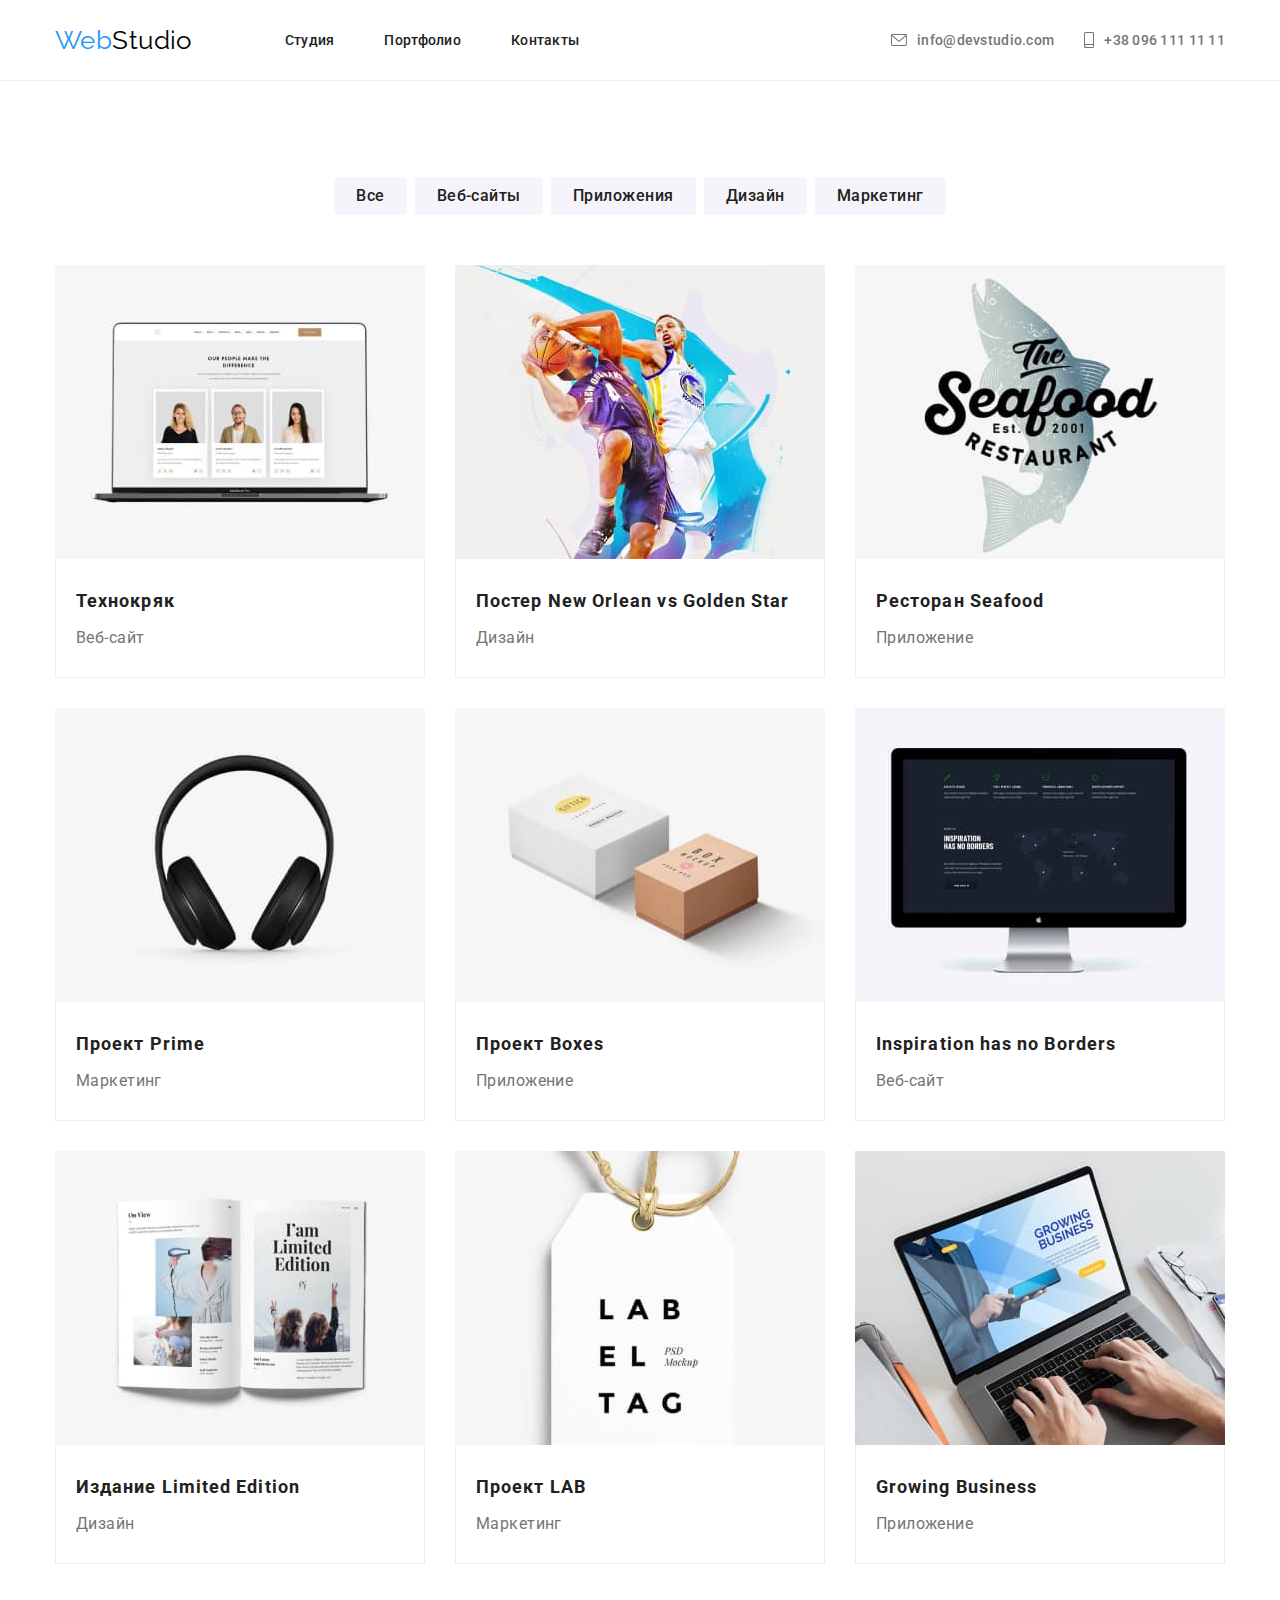
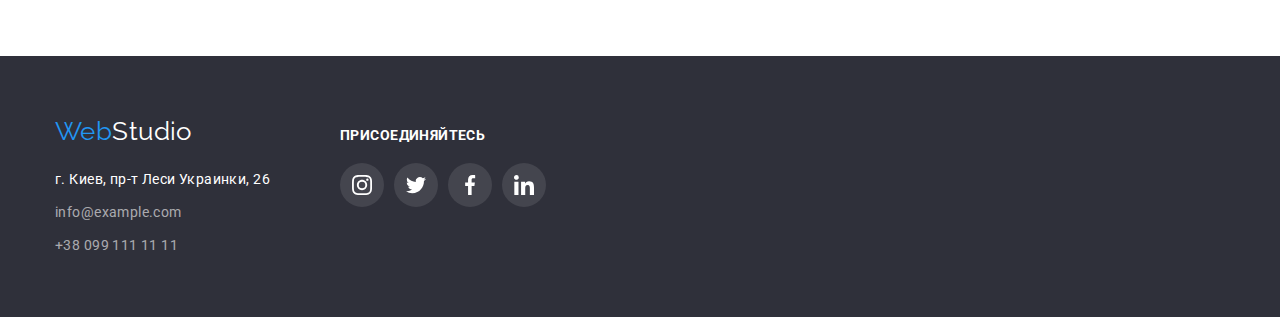
==== portfollio.html @ 12facb0f "Initial commit" ====
<!DOCTYPE html>
<html lang="ru">
  <head>
    <meta charset="UTF-8" />
    <meta http-equiv="X-UA-Compatible" content="IE=edge" />
    <meta name="viewport" content="width=device-width, initial-scale=1.0" />
    <title>Портфолио</title>
    <!-- <link rel="stylesheet" href="./css/reset.css" /> -->
    <link rel="stylesheet" href="https://cdnjs.cloudflare.com/ajax/libs/modern-normalize/1.1.0/modern-normalize.min.css" />
    <link rel="stylesheet" href="./css/styles.css" />
  </head>
  <body>
    <header>
      <!-- navigation bar -->
      <div class="container">
        <div class="nav-bar">
          <nav>
            <a href="./index.html" class="logo"><span>Web</span>Studio</a>
            <ul class="nav-menu">
              <li class="item"><a class="nav-link" href="./index.html">Студия</a></li>
              <li class="item"><a class="nav-link" href="./portfollio.html">Портфолио</a></li>
              <li class="item"><a class="nav-link" href="">Контакты</a></li>
            </ul>
          </nav>

          <!-- contacts -->
          <ul class="cont-menu">
            <li class="item">
              <a class="cont-link" href="mailto:info@devstudio.com">
                <svg class="icon mail">
                  <use href="./images/sprite.svg#icon-envelope"></use>
                </svg>
                info@devstudio.com
              </a>
            </li>

            <li class="item">
              <a class="cont-link" href="tel:+380961111111">
                <svg class="icon phone">
                  <use href="./images/sprite.svg#icon-smartphone"></use>
                </svg>
                +38 096 111 11 11
              </a>
            </li>
          </ul>
        </div>
      </div>
    </header>

    <main>
      <section class="port">
        <div class="container">
          <h1 hidden>Портфолио</h1>
          <ul class="port-menu">
            <li class="btn"><button type="button" class="button">Все</button></li>
            <li class="btn"><button type="button" class="button">Веб-сайты</button></li>
            <li class="btn"><button type="button" class="button">Приложения</button></li>
            <li class="btn"><button type="button" class="button">Дизайн</button></li>
            <li class="btn"><button type="button" class="button">Маркетинг</button></li>
          </ul>
          <ul class="port-gallery">
            <li class="port-card">
              <a href="" class="port-card-link"
                ><img src="./images/tehno-opt.jpg" alt="Изображение веб-сайта Технокряк" width="370" />
                <div class="card-container">
                  <h2 class="port-card-title">Технокряк</h2>
                  <p class="port-card-text">Веб-сайт</p>
                </div></a
              >
            </li>
            <li class="port-card">
              <a href="" class="port-card-link"
                ><img src="./images/poster-opt.jpg" alt="Постер баскетбольного матча" width="370" />
                <div class="card-container">
                  <h2 class="port-card-title">Постер New Orlean vs Golden Star</h2>
                  <p class="port-card-text">Дизайн</p>
                </div></a
              >
            </li>
            <li class="port-card">
              <a href="" class="port-card-link"
                ><img src="./images/restor-opt.jpg" alt="Логотип ресторана Seafood" width="370" />
                <div class="card-container">
                  <h2 class="port-card-title">Ресторан Seafood</h2>
                  <p class="port-card-text">Приложение</p>
                </div></a
              >
            </li>
            <li class="port-card">
              <a href="" class="port-card-link"
                ><img src="./images/prime-opt.jpg" alt="Изображение наушников Prime" width="370" />
                <div class="card-container">
                  <h2 class="port-card-title">Проект Prime</h2>
                  <p class="port-card-text">Маркетинг</p>
                </div></a
              >
            </li>
            <li class="port-card">
              <a href="" class="port-card-link"
                ><img src="./images/boxes-opt.jpg" alt="Илюстрация приложения Boxes" width="370" />
                <div class="card-container">
                  <h2 class="port-card-title">Проект Boxes</h2>
                  <p class="port-card-text">Приложение</p>
                </div></a
              >
            </li>
            <li class="port-card">
              <a href="" class="port-card-link"
                ><img src="./images/isnpir-opt.jpg" alt="Изображение веб-сайта Inspiration has no Borders" width="370" />
                <div class="card-container">
                  <h2 class="port-card-title">Inspiration has no Borders</h2>
                  <p class="port-card-text">Веб-сайт</p>
                </div></a
              >
            </li>
            <li class="port-card">
              <a href="" class="port-card-link"
                ><img src="./images/book-opt.jpg" alt="Изображение книги Limited Edition" width="370" />
                <div class="card-container">
                  <h2 class="port-card-title">Издание Limited Edition</h2>
                  <p class="port-card-text">Дизайн</p>
                </div></a
              >
            </li>
            <li class="port-card">
              <a href="" class="port-card-link"
                ><img src="./images/lab-opt.jpg" alt="Изображение магазинной бирки с надписью LABEL TAG" width="370" />
                <div class="card-container">
                  <h2 class="port-card-title">Проект LAB</h2>
                  <p class="port-card-text">Маркетинг</p>
                </div></a
              >
            </li>
            <li class="port-card">
              <a href="" class="port-card-link"
                ><img
                  src="./images/business-opt.jpg"
                  alt="Изображение компьютера с открытым приложением Growing Business"
                  width="370"
                />
                <div class="card-container">
                  <h2 class="port-card-title">Growing Business</h2>
                  <p class="port-card-text">Приложение</p>
                </div></a
              >
            </li>
          </ul>
        </div>
      </section>
    </main>

    <!-- Footer -->
    <footer>
      <div class="container">
        <div class="footer-content">
          <a href="./index.html" class="logo"><span>Web</span>Studio</a>
          <address>
            <ul class="add-menu">
              <li class="map item">
                <a
                  class="map-link"
                  href="https://goo.gl/maps/CPtrU1FHBa2aNyZL9"
                  target="_blank"
                  rel="noopener noreferrer nofollow"
                  >г. Киев, пр-т Леси Украинки, 26</a
                >
              </li>
              <li class="item">
                <a href="mailto:info@example.com" class="address-link">info@example.com</a>
              </li>
              <li class="item">
                <a href="tel:+380991111111" class="address-link">+38 099 111 11 11</a>
              </li>
            </ul>
          </address>
        </div>
        <div class="footer-media">
          <p class="title">Присоединяйтесь</p>
          <div class="social">
            <ul class="icons">
              <li class="item">
                <a href="https://www.instagram.com/" target="_blank" rel="noopener noreferrer nofollow">
                  <svg class="icon">
                    <use href="./images/sprite.svg#icon-instagram"></use>
                  </svg>
                </a>
              </li>
              <li class="item">
                <a href="https://twitter.com/" target="_blank" rel="noopener noreferrer nofollow">
                  <svg class="icon">
                    <use href="./images/sprite.svg#icon-twitter"></use>
                  </svg>
                </a>
              </li>
              <li class="item">
                <a href="https://www.facebook.com/" target="_blank" rel="noopener noreferrer nofollow">
                  <svg class="icon">
                    <use href="./images/sprite.svg#icon-facebook"></use>
                  </svg>
                </a>
              </li>
              <li class="item">
                <a href="https://www.linkedin.com/" target="_blank" rel="noopener noreferrer nofollow">
                  <svg class="icon">
                    <use href="./images/sprite.svg#icon-linkedin"></use>
                  </svg>
                </a>
              </li>
            </ul>
          </div>
        </div>
      </div>
    </footer>
  </body>
</html>
---- css/styles.css ----
@import url("https://fonts.googleapis.com/css2?family=Raleway:wght@700&display=swap");
@import url("https://fonts.googleapis.com/css2?family=Roboto:wght@400;500;700;900&display=swap");

/* ---------------------------variables--------------------------- */
:root {
  --color-main: #212121;
  --color-alt: #757575;
  --color-accent: #2196f3;
  --color-bg-alt: #2f303a;
  --color-bg-sect: #f5f4fa;
}

/* ---------------------------global---------------------------- */
header {
  border-bottom: 1px solid #eeeeee;
}
body {
  font-family: "Roboto", sans-serif;
  color: var(--color-alt);
  font-size: 14px;
  line-height: calc(24 / 14);
  background-color: #ffffff;
  letter-spacing: 0.03em;
}

a {
  text-decoration: none;
}
ul {
  list-style: none;
  margin: 0;
  padding: 0;
}
h1,
h2,
h3,
h4,
h5,
h6,
p {
  margin: 0;
  word-wrap: break-word;
}

address {
  font-style: normal;
}
img {
  display: block;
  min-width: 100%;
  height: auto;
}

.container {
  width: 1200px;
  /* outline: tomato solid 2px; */
  margin-left: auto;
  margin-right: auto;
  padding-left: 15px;
  padding-right: 15px;
}
/* ---------------------------header--------------------------- */

.nav-bar {
  display: flex;
  align-items: center;
}
nav {
  display: flex;
  align-items: center;
}
.logo {
  font-family: "Raleway", sans-serif;
  font-size: 26px;
  color: #000000;
  line-height: 31px;
}
.logo span {
  color: var(--color-accent);
}
.nav-menu {
  display: flex;
}
.nav-menu .item:not(:last-child) {
  margin-right: 50px;
}
.nav-menu {
  margin-left: 93px;
}
.nav-link {
  display: block;
  padding-top: 32px;
  padding-bottom: 32px;

  color: var(--color-main);
  font-weight: 500;
  letter-spacing: 0.02em;
  line-height: 16px;
}
.nav-link:hover,
.nav-link:focus {
  color: var(--color-accent);
}

.cont-menu {
  display: flex;
  margin-left: auto;
}

.cont-menu .icon {
  fill: currentColor;
  margin-right: 10px;
}

.mail {
  max-width: 16px;
  max-height: 12px;
}
.phone {
  max-width: 10px;
  max-height: 16px;
}
.cont-menu .item:not(:last-child) {
  margin-right: 30px;
}
.cont-link {
  display: flex;
  align-items: center;

  color: var(--color-alt);
  font-weight: 500;
  letter-spacing: 0.02em;
  line-height: 16px;
}
.cont-link:hover,
.cont-link:focus {
  color: var(--color-accent);
}

/* ---------------------------main--------------------------- */
.hero {
  text-align: center;
  padding-top: 200px;
  padding-bottom: 200px;
}

.overlay {
  height: 600px;
  width: 1600px;
  margin-right: auto;
  margin-left: auto;

  background-image: linear-gradient(to right, rgba(47, 48, 58, 0.4), rgba(47, 48, 58, 0.4)), url(../images/hero-bg.jpg);

  background-repeat: no-repeat;
  background-size: cover;
  background-position: center;
}
.hero-text {
  max-width: 696px;
  margin-left: auto;
  margin-right: auto;
  margin-bottom: 30px;

  color: #ffffff;
  font-size: 44px;
  line-height: calc(60 / 44);
  letter-spacing: 0.06em;
  font-weight: 900;
  text-transform: uppercase;
}
.hero .button {
  font-family: inherit;
  font-size: 16px;
  line-height: calc(30 / 16);
  letter-spacing: 0.06em;
  font-weight: 700;
  color: #ffffff;

  padding: 10px 32px;
  background-color: var(--color-accent);
  cursor: pointer;
  filter: drop-shadow(0px 4px 4px rgba(0, 0, 0, 0.25));
  border: none;
  border-radius: 4px;
}
.hero .button:hover,
.hero .button:focus,
.hero .button:active {
  background-color: #188ce8;
  box-shadow: 0px 4px 4px rgba(0, 0, 0, 0.15);
}

/* ---------------------------Features--------------------------- */
.features {
  padding-top: 94px;
  padding-bottom: 94px;
}
.features .list {
  display: flex;
}
.features .item {
  width: calc((100% - 90px) / 4);
}
.features .item:not(:last-child) {
  margin-right: 30px;
}

.features-icons {
  display: flex;
  margin-bottom: 30px;
  justify-content: center;
  padding-top: 25px;
  padding-bottom: 25px;
  background-color: var(--color-bg-sect);
  border-radius: 4px;
}
.features .icon {
  max-width: 70px;
  max-height: 70px;
  fill: var(--color-main);
}

.features-title {
  margin-bottom: 10px;

  color: var(--color-main);
  font-size: 14px;
  line-height: 16px;
  font-weight: 700;
  text-transform: uppercase;
}
.features-text {
  line-height: 24px;
  letter-spacing: 0.03em;
}

/* ----------------------about us gallery---------------------- */

.about {
  display: flex;
  flex-direction: column;
  padding-bottom: 94px;
  align-items: center;
}
.about .list {
  display: flex;
}

.about .banner:not(:last-child) {
  margin-right: 30px;
}
.about-title {
  margin-bottom: 50px;

  color: var(--color-main);
  font-size: 36px;
  line-height: 42px;
  font-weight: 700;
  text-align: center;
}
/* ----------------------team section----------------------*/

.team {
  background-color: var(--color-bg-sect);
  padding-bottom: 94px;
  padding-top: 94px;
}
.team .container {
  display: flex;
  flex-direction: column;
  align-items: center;
}
.team .title {
  margin-bottom: 50px;

  color: var(--color-main);
  font-size: 36px;
  line-height: 42px;
  text-align: center;
}

.team ul {
  display: flex;
}
.team-card {
  background-color: #ffffff;
  width: 270px;

  box-shadow: 0px 1px 3px rgba(0, 0, 0, 0.12), 0px 1px 1px rgba(0, 0, 0, 0.14), 0px 2px 1px rgba(0, 0, 0, 0.2);
  border-radius: 0px 0px 4px 4px;
}

.team-card:not(:last-child) {
  margin-right: 30px;
}

.card-text {
  text-align: center;
  margin-top: 30px;
  margin-bottom: 16px;
}
.team .member-name {
  margin-bottom: 10px;

  color: var(--color-main);
  font-size: 16px;
  line-height: 19px;
  font-weight: 500;
}
.team .member-role {
  font-size: 16px;
  line-height: 19px;
}
.card-icons {
  display: flex;
  justify-content: center;
  margin-bottom: 30px;
}
.card-icons .icon {
  width: 20px;
  height: 20px;
}

.card-icons a:not(:last-child) {
  margin-right: 10px;
}
.card-icons a {
  display: flex;
  align-items: center;
  justify-content: center;
  width: 44px;
  height: 44px;
  border-radius: 50%;

  fill: #afb1b8;
  background-color: #ffffff;
}
.card-icons a:hover,
.card-icons a:focus {
  background-color: var(--color-accent);
  fill: #ffffff;
}

/* --------------------------clients--------------------------- */

.clients {
  padding-top: 94px;
  padding-bottom: 94px;
}
.clients .list {
  display: flex;
}
.clients .title {
  margin-bottom: 50px;

  color: var(--color-main);
  font-size: 36px;
  line-height: 42px;
  text-align: center;
}
.clients .link {
  display: flex;
  width: 170px;
  height: 92px;

  border: 1px solid #afb1b8;
  border-radius: 4px;

  fill: #afb1b8;
  background-color: #fff;
}
.clients .link:hover,
.clients .link:focus {
  fill: var(--color-accent);
  border-color: var(--color-accent);
}

.clients .item:not(:last-child) {
  margin-right: 30px;
}

/* .clients .icon {
} */
/* ---------------------------main portfolio--------------------------- */
.port {
  padding-top: 96px;
  padding-bottom: 92px;
}
.port-menu {
  display: flex;
  justify-content: center;
  margin-bottom: 50px;
}

.port-menu .button {
  padding-top: 6px;
  padding-bottom: 6px;
  padding-right: 22px;
  padding-left: 22px;

  font-family: inherit;
  color: var(--color-main);
  font-size: 16px;
  font-weight: 500;
  line-height: calc(26 / 16);
  letter-spacing: 0.03em;

  background-color: #f5f4fa;
  border: none;
  border-radius: 4px;
  cursor: pointer;
}
.port-menu .btn:not(:last-child) {
  margin-right: 8px;
}

.port-menu .button:hover,
.port-menu .button:focus,
.port-menu .button:active {
  color: #ffffff;
  background-color: var(--color-accent);
  box-shadow: 0px 3px 1px rgba(0, 0, 0, 0.1), 0px 1px 2px rgba(0, 0, 0, 0.08), 0px 2px 2px rgba(0, 0, 0, 0.12);
  border-radius: 4px;
}

.port-gallery {
  display: flex;
  flex-wrap: wrap;
}
.port-card {
  width: calc((100% - 60px) / 3);
  margin-right: 30px;
  margin-bottom: 30px;
}
.port-card:hover {
  box-shadow: 1px 1px rgba(0, 0, 0, 0.12), 0px 4px 4px rgba(0, 0, 0, 0.06), 1px 4px 6px rgba(0, 0, 0, 0.16);
}

.port-card:nth-child(3n) {
  margin-right: 0px;
}
.port-card:nth-last-child(-n + 3) {
  margin-bottom: 0px;
}

.card-container {
  padding: 24px 20px;
  border: 1px solid #eeeeee;
  border-top: 0;
}
.port-card-title {
  color: var(--color-main);
  font-size: 18px;
  line-height: calc(36 / 18);
  letter-spacing: 0.06em;
  font-weight: 700;
  margin-bottom: 4px;
}
.port-card-text {
  color: var(--color-alt);
  font-size: 16px;
  line-height: calc(30 / 16);
}

/* ---------------------------footer--------------------------- */

footer {
  padding-top: 60px;
  padding-bottom: 60px;

  background-color: var(--color-bg-alt);
}
footer .container {
  display: flex;
}
footer .logo {
  display: inline-block;
  color: white;
  line-height: 31px;
  margin-bottom: 20px;
}
.footer-content {
  margin-right: 70px;
}
.add-menu .item:not(:last-child) {
  margin-bottom: 9px;
}
.map-link {
  color: #ffffff;
  line-height: 24px;
}
.map-link:hover,
.map-link:focus {
  color: var(--color-accent);
}
.address-link {
  color: rgba(255, 255, 255, 0.6);
  line-height: 24px;
  letter-spacing: 00.03em;
}
.address-link:hover,
.address-link:focus {
  color: var(--color-accent);
}
footer .container {
  align-items: baseline;
}
.footer-media .title {
  margin-bottom: 20px;

  font-size: 14px;
  line-height: 16px;
  font-weight: 700;
  text-transform: uppercase;
  color: #fff;
}
.social .icons {
  display: flex;
}
.social .icon {
  width: 20px;
  height: 20px;
}

.social .item:not(:last-child) {
  margin-right: 10px;
}
.social a {
  display: flex;
  align-items: center;
  justify-content: center;
  width: 44px;
  height: 44px;
  border-radius: 50%;

  fill: #fff;
  background-color: rgba(255, 255, 255, 0.1);
}
.social a:hover,
.social a:focus {
  background-color: var(--color-accent);
  fill: #ffffff;
}
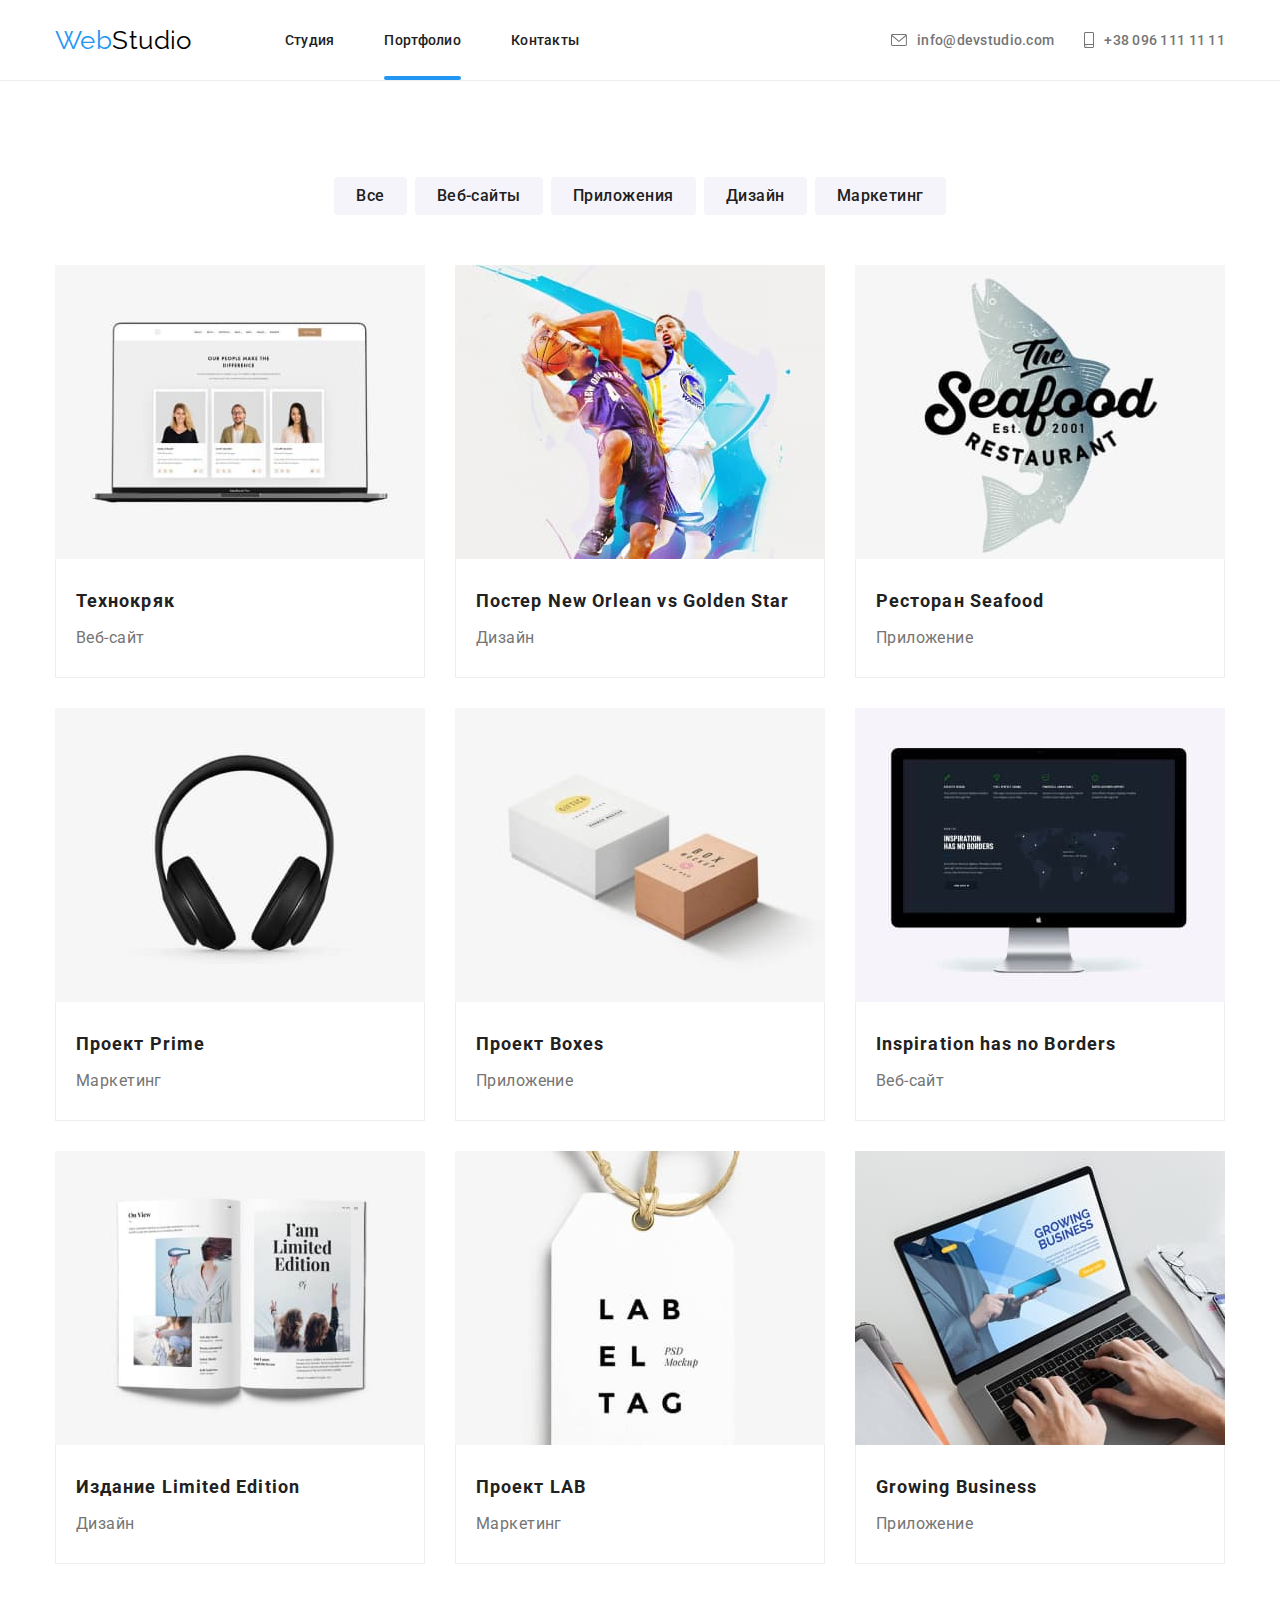
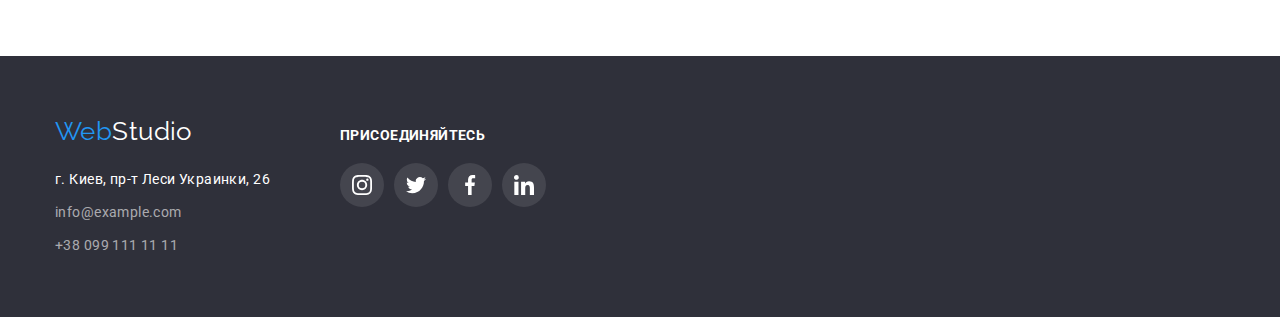
==== commit a05dffa1: "animations" ====
--- a/portfollio.html
+++ b/portfollio.html
@@ -18,7 +18,7 @@
             <a href="./index.html" class="logo"><span>Web</span>Studio</a>
             <ul class="nav-menu">
               <li class="item"><a class="nav-link" href="./index.html">Студия</a></li>
-              <li class="item"><a class="nav-link" href="./portfollio.html">Портфолио</a></li>
+              <li class="item"><a class="nav-link active" href="./portfollio.html">Портфолио</a></li>
               <li class="item"><a class="nav-link" href="">Контакты</a></li>
             </ul>
           </nav>
@@ -60,17 +60,32 @@
           </ul>
           <ul class="port-gallery">
             <li class="port-card">
-              <a href="" class="port-card-link"
-                ><img src="./images/tehno-opt.jpg" alt="Изображение веб-сайта Технокряк" width="370" />
+              <a href="" class="port-card-link">
+                <div class="thumb">
+                  <img src="./images/tehno-opt.jpg" alt="Изображение веб-сайта Технокряк" width="370" />
+
+                  <div class="animation-overlay">
+                    <p>
+                      Ресурс предлагает комплексные предложения с разным уровнем функционала и сервисов. Все это позволит
+                      посетителю получить исчерпывающие сведения о компании или частном лице.
+                    </p>
+                  </div>
+                </div>
                 <div class="card-container">
                   <h2 class="port-card-title">Технокряк</h2>
                   <p class="port-card-text">Веб-сайт</p>
-                </div></a
-              >
-            </li>
-            <li class="port-card">
-              <a href="" class="port-card-link"
-                ><img src="./images/poster-opt.jpg" alt="Постер баскетбольного матча" width="370" />
+                </div>
+              </a>
+            </li>
+            <li class="port-card">
+              <a href="" class="port-card-link">
+                <div class="thumb">
+                  <img src="./images/poster-opt.jpg" alt="Постер баскетбольного матча" width="370" />
+                  <div class="animation-overlay">
+                    <p>Lorem ipsum dolor, sit amet consectetur adipisicing elit. Necessitatibus, natus?</p>
+                  </div>
+                </div>
+
                 <div class="card-container">
                   <h2 class="port-card-title">Постер New Orlean vs Golden Star</h2>
                   <p class="port-card-text">Дизайн</p>
@@ -78,8 +93,14 @@
               >
             </li>
             <li class="port-card">
-              <a href="" class="port-card-link"
-                ><img src="./images/restor-opt.jpg" alt="Логотип ресторана Seafood" width="370" />
+              <a href="" class="port-card-link"></a>
+                <div class="thumb">
+                  <img src="./images/restor-opt.jpg" alt="Логотип ресторана Seafood" width="370" />
+                  <div class="animation-overlay">
+                    <p>Lorem ipsum dolor, sit amet consectetur adipisicing elit. Necessitatibus, natus?</p>
+                  </div>
+                </div>
+
                 <div class="card-container">
                   <h2 class="port-card-title">Ресторан Seafood</h2>
                   <p class="port-card-text">Приложение</p>
@@ -88,7 +109,13 @@
             </li>
             <li class="port-card">
               <a href="" class="port-card-link"
-                ><img src="./images/prime-opt.jpg" alt="Изображение наушников Prime" width="370" />
+                >
+                <div class="thumb">   <img src="./images/prime-opt.jpg" alt="Изображение наушников Prime" width="370" /> <div class="animation-overlay">
+                    <p>Lorem ipsum dolor, sit amet consectetur adipisicing elit. Necessitatibus, natus?</p>
+                  </div> </div>
+              
+
+
                 <div class="card-container">
                   <h2 class="port-card-title">Проект Prime</h2>
                   <p class="port-card-text">Маркетинг</p>
@@ -97,7 +124,11 @@
             </li>
             <li class="port-card">
               <a href="" class="port-card-link"
-                ><img src="./images/boxes-opt.jpg" alt="Илюстрация приложения Boxes" width="370" />
+                >
+                <div class="thumb"> <img src="./images/boxes-opt.jpg" alt="Илюстрация приложения Boxes" width="370" /> <div class="animation-overlay">
+                    <p>Lorem ipsum dolor, sit amet consectetur adipisicing elit. Necessitatibus, natus?</p>
+                  </div> </div>
+               
                 <div class="card-container">
                   <h2 class="port-card-title">Проект Boxes</h2>
                   <p class="port-card-text">Приложение</p>
@@ -106,7 +137,11 @@
             </li>
             <li class="port-card">
               <a href="" class="port-card-link"
-                ><img src="./images/isnpir-opt.jpg" alt="Изображение веб-сайта Inspiration has no Borders" width="370" />
+                >
+                <div class="thumb"><img src="./images/isnpir-opt.jpg" alt="Изображение веб-сайта Inspiration has no Borders" width="370" />  <div class="animation-overlay">
+                    <p>Lorem ipsum dolor, sit amet consectetur adipisicing elit. Necessitatibus, natus?</p>
+                  </div> </div>
+                
                 <div class="card-container">
                   <h2 class="port-card-title">Inspiration has no Borders</h2>
                   <p class="port-card-text">Веб-сайт</p>
@@ -115,7 +150,11 @@
             </li>
             <li class="port-card">
               <a href="" class="port-card-link"
-                ><img src="./images/book-opt.jpg" alt="Изображение книги Limited Edition" width="370" />
+                >
+                <div class="thumb">    <img src="./images/book-opt.jpg" alt="Изображение книги Limited Edition" width="370" /> <div class="animation-overlay">
+                    <p>Lorem ipsum dolor, sit amet consectetur adipisicing elit. Necessitatibus, natus?</p>
+                  </div></div>
+            
                 <div class="card-container">
                   <h2 class="port-card-title">Издание Limited Edition</h2>
                   <p class="port-card-text">Дизайн</p>
@@ -124,7 +163,11 @@
             </li>
             <li class="port-card">
               <a href="" class="port-card-link"
-                ><img src="./images/lab-opt.jpg" alt="Изображение магазинной бирки с надписью LABEL TAG" width="370" />
+                >
+                <div class="thumb"> <img src="./images/lab-opt.jpg" alt="Изображение магазинной бирки с надписью LABEL TAG" width="370" />  <div class="animation-overlay">
+                    <p>Lorem ipsum dolor, sit amet consectetur adipisicing elit. Necessitatibus, natus?</p>
+                  </div> </div>
+               
                 <div class="card-container">
                   <h2 class="port-card-title">Проект LAB</h2>
                   <p class="port-card-text">Маркетинг</p>
@@ -133,11 +176,15 @@
             </li>
             <li class="port-card">
               <a href="" class="port-card-link"
-                ><img
+                >
+                <div class="thumb"> <img
                   src="./images/business-opt.jpg"
                   alt="Изображение компьютера с открытым приложением Growing Business"
                   width="370"
-                />
+                />  <div class="animation-overlay">
+                    <p>Lorem ipsum dolor, sit amet consectetur adipisicing elit. Necessitatibus, natus?</p>
+                  </div> </div>
+               
                 <div class="card-container">
                   <h2 class="port-card-title">Growing Business</h2>
                   <p class="port-card-text">Приложение</p>
--- a/css/styles.css
+++ b/css/styles.css
@@ -8,6 +8,7 @@
   --color-accent: #2196f3;
   --color-bg-alt: #2f303a;
   --color-bg-sect: #f5f4fa;
+  --animation-cubic: cubic-bezier(0.4, 0, 0.2, 1);
 }
 
 /* ---------------------------global---------------------------- */
@@ -81,6 +82,11 @@
 .nav-menu {
   display: flex;
 }
+
+.nav-menu .item {
+  position: relative;
+}
+
 .nav-menu .item:not(:last-child) {
   margin-right: 50px;
 }
@@ -97,9 +103,45 @@
   letter-spacing: 0.02em;
   line-height: 16px;
 }
+.active::before {
+  content: "";
+
+  position: absolute;
+  left: 0;
+  bottom: 0;
+
+  display: block;
+  width: 100%;
+  height: 4px;
+  border-radius: 2px;
+  background-color: var(--color-accent);
+}
+
+.nav-link::after {
+  content: "";
+
+  position: absolute;
+  left: 0;
+  bottom: 0;
+
+  display: block;
+  width: 100%;
+  height: 4px;
+  border-radius: 2px;
+  background-color: var(--color-accent);
+
+  transform: scaleX(0);
+  transition: transform 250ms var(--animation-cubic);
+}
+
 .nav-link:hover,
 .nav-link:focus {
   color: var(--color-accent);
+}
+
+.nav-link:hover::after,
+.nav-link:focus::after {
+  transform: scaleX(1);
 }
 
 .cont-menu {
@@ -190,7 +232,64 @@
   background-color: #188ce8;
   box-shadow: 0px 4px 4px rgba(0, 0, 0, 0.15);
 }
-
+.backdrop {
+  position: fixed;
+  top: 0;
+  left: 0;
+  width: 100%;
+  height: 100%;
+  background-color: rgba(0, 0, 0, 0.2);
+
+  opacity: 1;
+  transition: opacity 250ms var(--animation-cubic);
+}
+.backdrop.is-hidden {
+  opacity: 0;
+  pointer-events: none;
+}
+
+.backdrop.is-hidden .modal {
+  transform: scale(1.1) translate(-50%, -50%);
+}
+
+.modal {
+  position: absolute;
+  top: 50%;
+  left: 50%;
+
+  min-width: 528px;
+  min-height: 581px;
+  border-radius: 4px;
+  box-shadow: 0px 1px 3px rgba(0, 0, 0, 0.12), 0px 1px 1px rgba(0, 0, 0, 0.14), 0px 2px 1px rgba(0, 0, 0, 0.2);
+
+  background-color: #fff;
+
+  transform: translate(-50%, -50%) scale(1);
+  transition: transform 250ms var(--animation-cubic);
+}
+.close {
+  position: absolute;
+  top: 9px;
+  right: 12px;
+
+  width: 30px;
+  height: 30px;
+  padding: 0;
+  border-radius: 50%;
+  border: 1px solid rgba(0, 0, 0, 0.1);
+
+  display: flex;
+  justify-content: center;
+  align-items: center;
+  cursor: pointer;
+
+  background-color: #fff;
+}
+.close .icon {
+  width: 11px;
+  height: 11px;
+  fill: #000000;
+}
 /* ---------------------------Features--------------------------- */
 .features {
   padding-top: 94px;
@@ -246,7 +345,9 @@
 .about .list {
   display: flex;
 }
-
+.about .banner {
+  position: relative;
+}
 .about .banner:not(:last-child) {
   margin-right: 30px;
 }
@@ -258,6 +359,24 @@
   line-height: 42px;
   font-weight: 700;
   text-align: center;
+}
+.label {
+  position: absolute;
+  bottom: 0;
+  left: 0;
+
+  padding-top: 27px;
+  padding-bottom: 27px;
+  width: 100%;
+
+  text-align: center;
+  text-transform: uppercase;
+  font-size: 14px;
+  line-height: 16px;
+  font-weight: 700;
+
+  color: var(--color-bg-sect);
+  background-color: rgba(47, 48, 58, 0.8);
 }
 /* ----------------------team section----------------------*/
 
@@ -462,7 +581,35 @@
   font-size: 16px;
   line-height: calc(30 / 16);
 }
-
+.thumb {
+  position: relative;
+  overflow: hidden;
+}
+.animation-overlay {
+  position: absolute;
+  top: 0;
+  left: 0;
+
+  width: 100%;
+  height: 100%;
+  display: flex;
+  align-items: center;
+  background-color: rgba(33, 150, 243, 0.9);
+
+  transform: translateY(100%);
+  transition: transform 250ms var(--animation-cubic);
+}
+.port-card:hover .animation-overlay {
+  transform: translateY(0);
+}
+.animation-overlay p {
+  margin: 63px 24px;
+
+  font-size: 18px;
+  line-height: 28px;
+  font-weight: 400;
+  color: #fff;
+}
 /* ---------------------------footer--------------------------- */
 
 footer {
